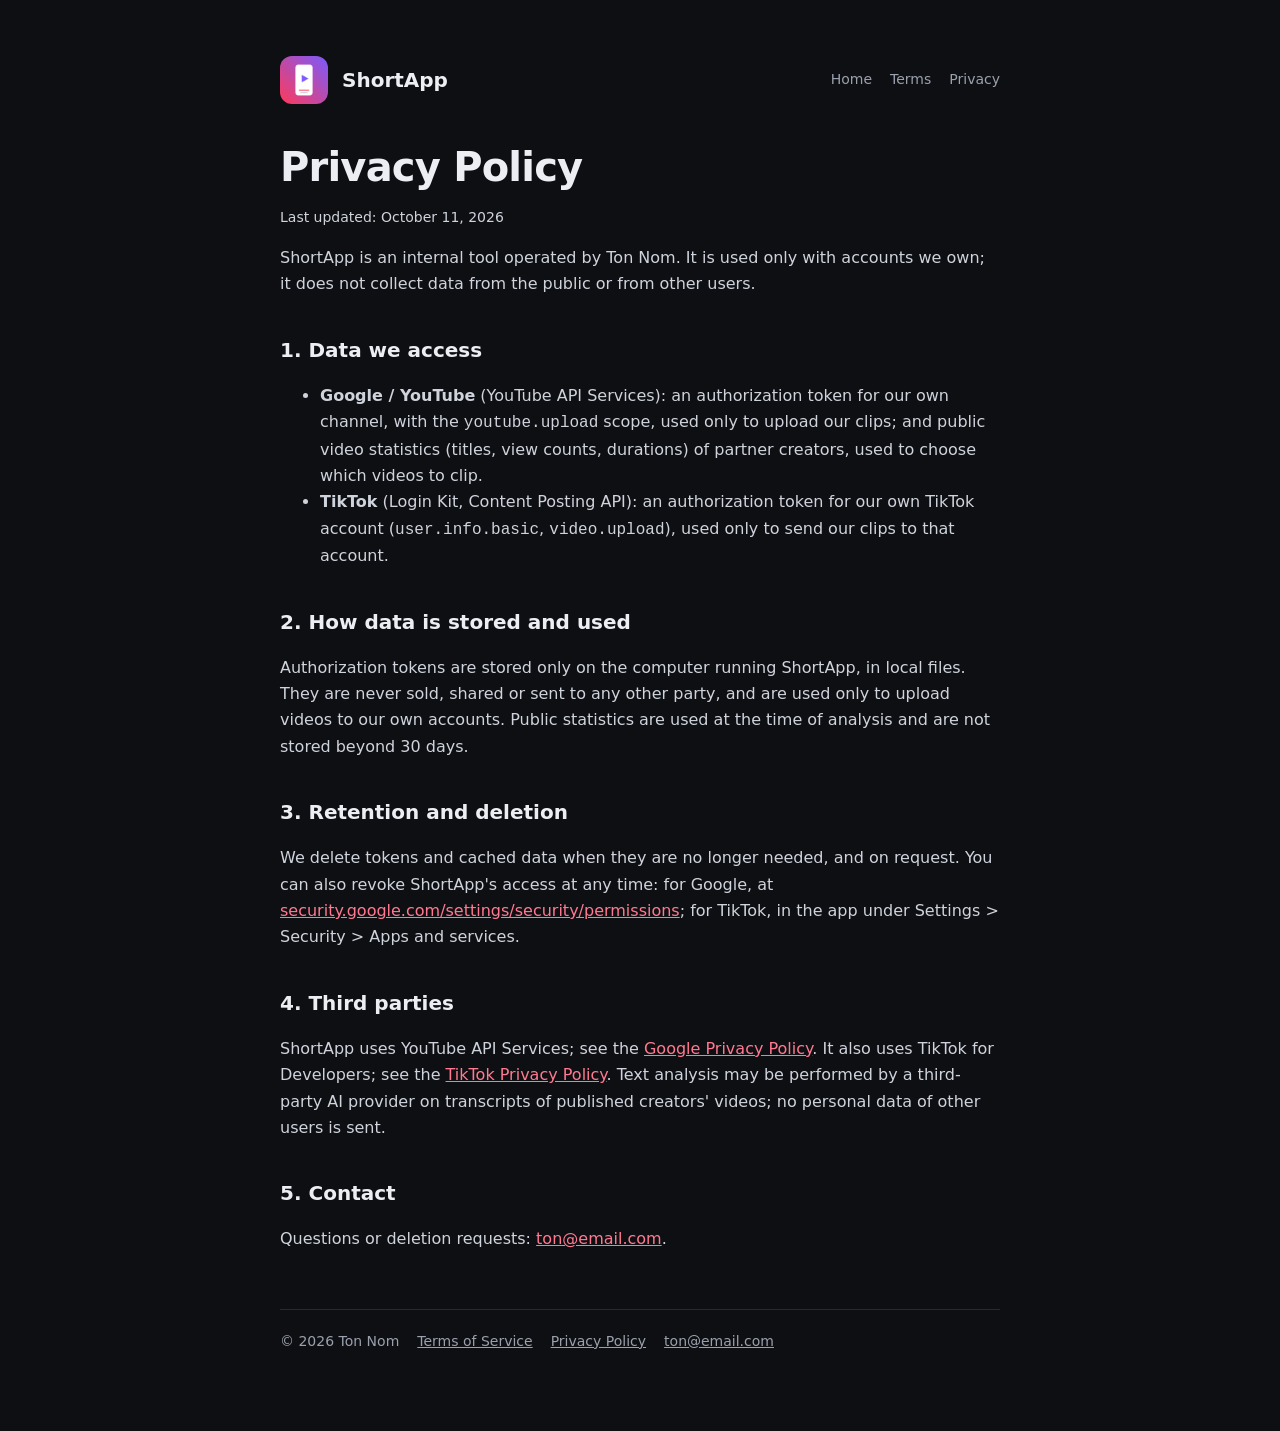
==== privacy.html @ fb967c8e "Site ShortApp" ====
<!doctype html><html lang="en"><head><meta charset="utf-8"><meta name="viewport" content="width=device-width,initial-scale=1">
<title>Privacy Policy — ShortApp</title><link rel="icon" href="icon.png"><link rel="stylesheet" href="style.css"></head>
<body><main class="doc"><header><img src="icon.png" alt=""><span class="name">ShortApp</span><nav><a href="index.html">Home</a><a href="terms.html">Terms</a><a href="privacy.html">Privacy</a></nav></header>
<h1>Privacy Policy</h1><p class="updated">Last updated: October 11, 2026</p>
<p>ShortApp is an internal tool operated by Ton Nom. It is used only with accounts we own; it does not collect data from the public or from other users.</p>
<h2>1. Data we access</h2><ul>
<li><b>Google / YouTube</b> (YouTube API Services): an authorization token for our own channel, with the <code>youtube.upload</code> scope, used only to upload our clips; and public video statistics (titles, view counts, durations) of partner creators, used to choose which videos to clip.</li>
<li><b>TikTok</b> (Login Kit, Content Posting API): an authorization token for our own TikTok account (<code>user.info.basic</code>, <code>video.upload</code>), used only to send our clips to that account.</li></ul>
<h2>2. How data is stored and used</h2><p>Authorization tokens are stored only on the computer running ShortApp, in local files. They are never sold, shared or sent to any other party, and are used only to upload videos to our own accounts. Public statistics are used at the time of analysis and are not stored beyond 30 days.</p>
<h2>3. Retention and deletion</h2><p>We delete tokens and cached data when they are no longer needed, and on request. You can also revoke ShortApp's access at any time: for Google, at <a href="https://security.google.com/settings/security/permissions">security.google.com/settings/security/permissions</a>; for TikTok, in the app under Settings &gt; Security &gt; Apps and services.</p>
<h2>4. Third parties</h2><p>ShortApp uses YouTube API Services; see the <a href="https://www.google.com/policies/privacy">Google Privacy Policy</a>. It also uses TikTok for Developers; see the <a href="https://www.tiktok.com/legal/page/global/privacy-policy/en">TikTok Privacy Policy</a>. Text analysis may be performed by a third-party AI provider on transcripts of published creators' videos; no personal data of other users is sent.</p>
<h2>5. Contact</h2><p>Questions or deletion requests: <a href="mailto:ton@email.com">ton@email.com</a>.</p>
<footer><span>© 2026 Ton Nom</span><a href="terms.html">Terms of Service</a><a href="privacy.html">Privacy Policy</a><a href="mailto:ton@email.com">ton@email.com</a></footer></main></body></html>
---- style.css ----
:root{--bg:#0e0f13;--card:#16181f;--text:#eceef3;--muted:#9aa0ad;--accent:#ff3b5c;--accent2:#7c5cff;--line:#262a33}
*{box-sizing:border-box}body{margin:0;background:var(--bg);color:var(--text);font:16px/1.65 Inter,system-ui,-apple-system,Segoe UI,Roboto,sans-serif}
a{color:#ff7a90}main{max-width:760px;margin:0 auto;padding:56px 20px 80px}
header{display:flex;align-items:center;gap:14px;margin-bottom:40px}header img{width:48px;height:48px;border-radius:12px}
header .name{font-weight:700;font-size:20px}nav{margin-left:auto;display:flex;gap:18px;font-size:14px}nav a{color:var(--muted);text-decoration:none}nav a:hover{color:var(--text)}
h1{font-size:40px;line-height:1.15;margin:0 0 16px;letter-spacing:-.02em}h2{font-size:20px;margin:36px 0 8px}
.lead{color:var(--muted);font-size:18px;max-width:600px}.grad{background:linear-gradient(90deg,var(--accent),var(--accent2));-webkit-background-clip:text;background-clip:text;color:transparent}
.cards{display:grid;grid-template-columns:repeat(auto-fit,minmax(200px,1fr));gap:14px;margin:36px 0}
.card{background:var(--card);border:1px solid var(--line);border-radius:14px;padding:18px}.card b{display:block;margin-bottom:4px}.card p{margin:0;color:var(--muted);font-size:14px}
.doc p,.doc li{color:#cfd3dc}.updated{color:var(--muted);font-size:14px}
footer{margin-top:56px;padding-top:20px;border-top:1px solid var(--line);color:var(--muted);font-size:14px;display:flex;gap:18px;flex-wrap:wrap}footer a{color:var(--muted)}
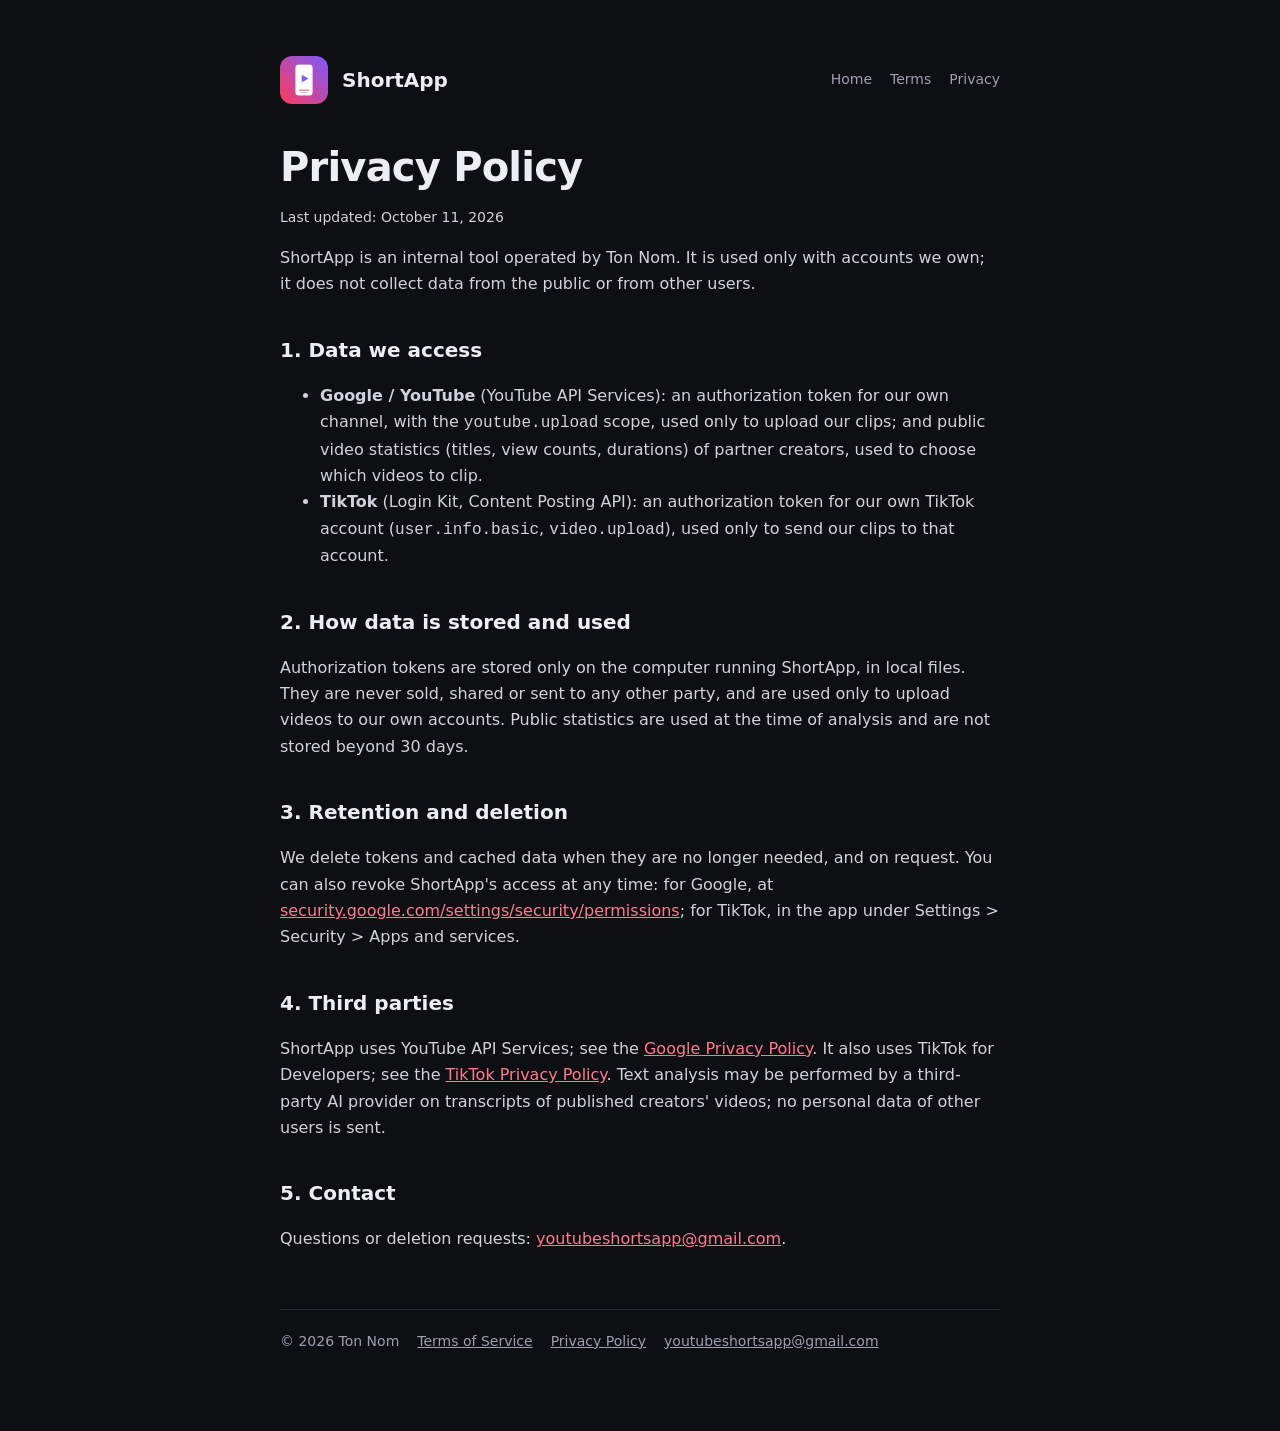
==== commit 65b546e5: "Site ShortApp" ====
--- a/privacy.html
+++ b/privacy.html
@@ -9,5 +9,5 @@
 <h2>2. How data is stored and used</h2><p>Authorization tokens are stored only on the computer running ShortApp, in local files. They are never sold, shared or sent to any other party, and are used only to upload videos to our own accounts. Public statistics are used at the time of analysis and are not stored beyond 30 days.</p>
 <h2>3. Retention and deletion</h2><p>We delete tokens and cached data when they are no longer needed, and on request. You can also revoke ShortApp's access at any time: for Google, at <a href="https://security.google.com/settings/security/permissions">security.google.com/settings/security/permissions</a>; for TikTok, in the app under Settings &gt; Security &gt; Apps and services.</p>
 <h2>4. Third parties</h2><p>ShortApp uses YouTube API Services; see the <a href="https://www.google.com/policies/privacy">Google Privacy Policy</a>. It also uses TikTok for Developers; see the <a href="https://www.tiktok.com/legal/page/global/privacy-policy/en">TikTok Privacy Policy</a>. Text analysis may be performed by a third-party AI provider on transcripts of published creators' videos; no personal data of other users is sent.</p>
-<h2>5. Contact</h2><p>Questions or deletion requests: <a href="mailto:ton@email.com">ton@email.com</a>.</p>
-<footer><span>© 2026 Ton Nom</span><a href="terms.html">Terms of Service</a><a href="privacy.html">Privacy Policy</a><a href="mailto:ton@email.com">ton@email.com</a></footer></main></body></html>
+<h2>5. Contact</h2><p>Questions or deletion requests: <a href="mailto:youtubeshortsapp@gmail.com">youtubeshortsapp@gmail.com</a>.</p>
+<footer><span>© 2026 Ton Nom</span><a href="terms.html">Terms of Service</a><a href="privacy.html">Privacy Policy</a><a href="mailto:youtubeshortsapp@gmail.com">youtubeshortsapp@gmail.com</a></footer></main></body></html>
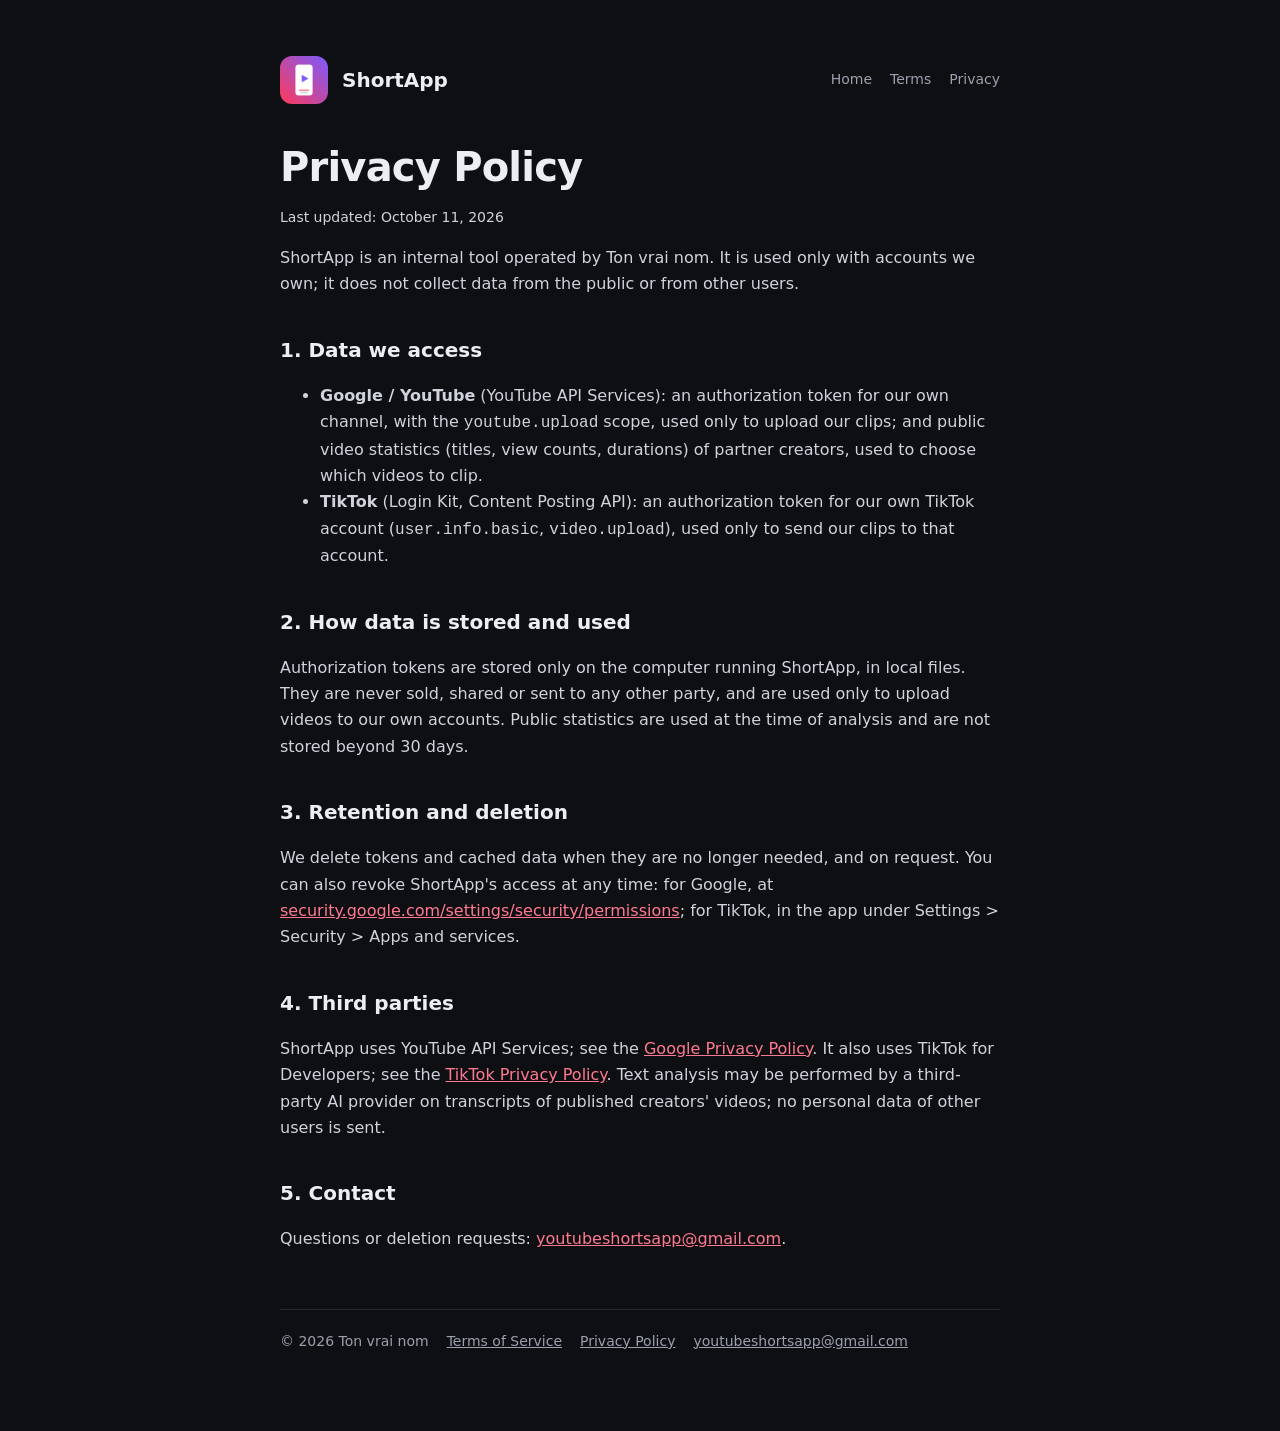
==== commit 39925372: "Coordonnées" ====
--- a/privacy.html
+++ b/privacy.html
@@ -2,7 +2,7 @@
 <title>Privacy Policy — ShortApp</title><link rel="icon" href="icon.png"><link rel="stylesheet" href="style.css"></head>
 <body><main class="doc"><header><img src="icon.png" alt=""><span class="name">ShortApp</span><nav><a href="index.html">Home</a><a href="terms.html">Terms</a><a href="privacy.html">Privacy</a></nav></header>
 <h1>Privacy Policy</h1><p class="updated">Last updated: October 11, 2026</p>
-<p>ShortApp is an internal tool operated by Ton Nom. It is used only with accounts we own; it does not collect data from the public or from other users.</p>
+<p>ShortApp is an internal tool operated by Ton vrai nom. It is used only with accounts we own; it does not collect data from the public or from other users.</p>
 <h2>1. Data we access</h2><ul>
 <li><b>Google / YouTube</b> (YouTube API Services): an authorization token for our own channel, with the <code>youtube.upload</code> scope, used only to upload our clips; and public video statistics (titles, view counts, durations) of partner creators, used to choose which videos to clip.</li>
 <li><b>TikTok</b> (Login Kit, Content Posting API): an authorization token for our own TikTok account (<code>user.info.basic</code>, <code>video.upload</code>), used only to send our clips to that account.</li></ul>
@@ -10,4 +10,4 @@
 <h2>3. Retention and deletion</h2><p>We delete tokens and cached data when they are no longer needed, and on request. You can also revoke ShortApp's access at any time: for Google, at <a href="https://security.google.com/settings/security/permissions">security.google.com/settings/security/permissions</a>; for TikTok, in the app under Settings &gt; Security &gt; Apps and services.</p>
 <h2>4. Third parties</h2><p>ShortApp uses YouTube API Services; see the <a href="https://www.google.com/policies/privacy">Google Privacy Policy</a>. It also uses TikTok for Developers; see the <a href="https://www.tiktok.com/legal/page/global/privacy-policy/en">TikTok Privacy Policy</a>. Text analysis may be performed by a third-party AI provider on transcripts of published creators' videos; no personal data of other users is sent.</p>
 <h2>5. Contact</h2><p>Questions or deletion requests: <a href="mailto:youtubeshortsapp@gmail.com">youtubeshortsapp@gmail.com</a>.</p>
-<footer><span>© 2026 Ton Nom</span><a href="terms.html">Terms of Service</a><a href="privacy.html">Privacy Policy</a><a href="mailto:youtubeshortsapp@gmail.com">youtubeshortsapp@gmail.com</a></footer></main></body></html>
+<footer><span>© 2026 Ton vrai nom</span><a href="terms.html">Terms of Service</a><a href="privacy.html">Privacy Policy</a><a href="mailto:youtubeshortsapp@gmail.com">youtubeshortsapp@gmail.com</a></footer></main></body></html>
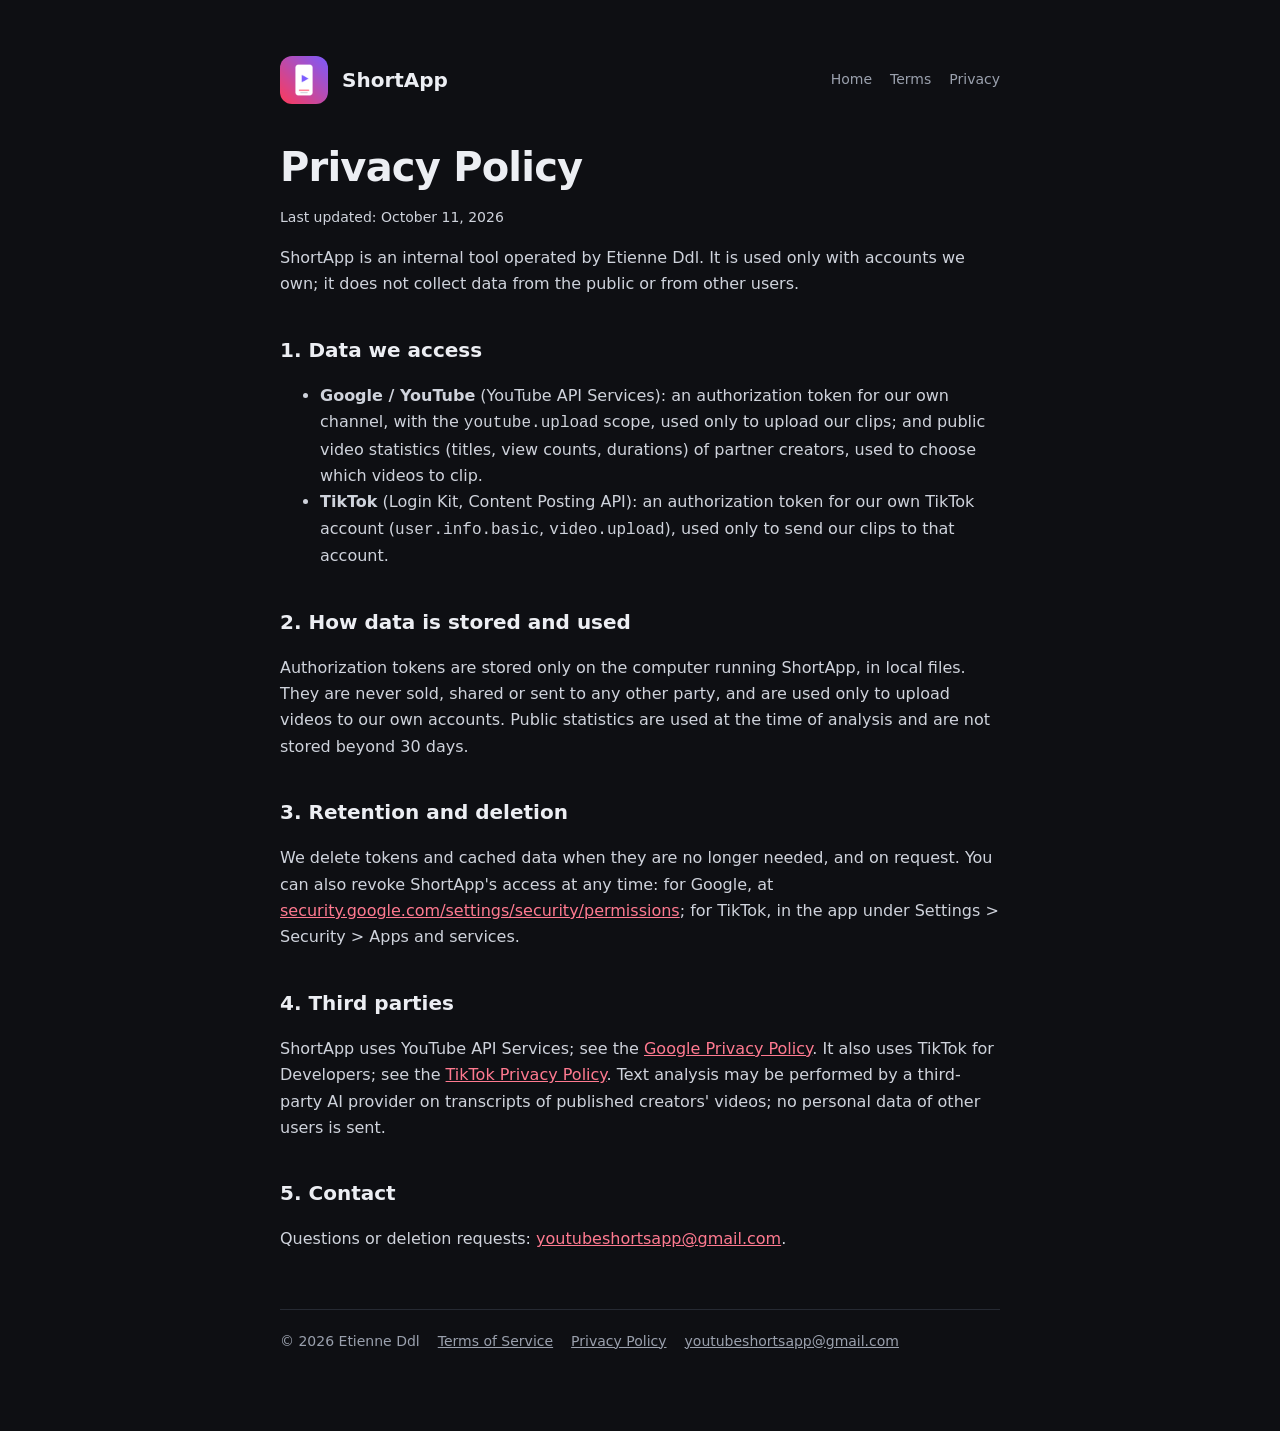
==== commit e373d49b: "Coordonnées" ====
--- a/privacy.html
+++ b/privacy.html
@@ -2,7 +2,7 @@
 <title>Privacy Policy — ShortApp</title><link rel="icon" href="icon.png"><link rel="stylesheet" href="style.css"></head>
 <body><main class="doc"><header><img src="icon.png" alt=""><span class="name">ShortApp</span><nav><a href="index.html">Home</a><a href="terms.html">Terms</a><a href="privacy.html">Privacy</a></nav></header>
 <h1>Privacy Policy</h1><p class="updated">Last updated: October 11, 2026</p>
-<p>ShortApp is an internal tool operated by Ton vrai nom. It is used only with accounts we own; it does not collect data from the public or from other users.</p>
+<p>ShortApp is an internal tool operated by Etienne Ddl. It is used only with accounts we own; it does not collect data from the public or from other users.</p>
 <h2>1. Data we access</h2><ul>
 <li><b>Google / YouTube</b> (YouTube API Services): an authorization token for our own channel, with the <code>youtube.upload</code> scope, used only to upload our clips; and public video statistics (titles, view counts, durations) of partner creators, used to choose which videos to clip.</li>
 <li><b>TikTok</b> (Login Kit, Content Posting API): an authorization token for our own TikTok account (<code>user.info.basic</code>, <code>video.upload</code>), used only to send our clips to that account.</li></ul>
@@ -10,4 +10,4 @@
 <h2>3. Retention and deletion</h2><p>We delete tokens and cached data when they are no longer needed, and on request. You can also revoke ShortApp's access at any time: for Google, at <a href="https://security.google.com/settings/security/permissions">security.google.com/settings/security/permissions</a>; for TikTok, in the app under Settings &gt; Security &gt; Apps and services.</p>
 <h2>4. Third parties</h2><p>ShortApp uses YouTube API Services; see the <a href="https://www.google.com/policies/privacy">Google Privacy Policy</a>. It also uses TikTok for Developers; see the <a href="https://www.tiktok.com/legal/page/global/privacy-policy/en">TikTok Privacy Policy</a>. Text analysis may be performed by a third-party AI provider on transcripts of published creators' videos; no personal data of other users is sent.</p>
 <h2>5. Contact</h2><p>Questions or deletion requests: <a href="mailto:youtubeshortsapp@gmail.com">youtubeshortsapp@gmail.com</a>.</p>
-<footer><span>© 2026 Ton vrai nom</span><a href="terms.html">Terms of Service</a><a href="privacy.html">Privacy Policy</a><a href="mailto:youtubeshortsapp@gmail.com">youtubeshortsapp@gmail.com</a></footer></main></body></html>
+<footer><span>© 2026 Etienne Ddl</span><a href="terms.html">Terms of Service</a><a href="privacy.html">Privacy Policy</a><a href="mailto:youtubeshortsapp@gmail.com">youtubeshortsapp@gmail.com</a></footer></main></body></html>
